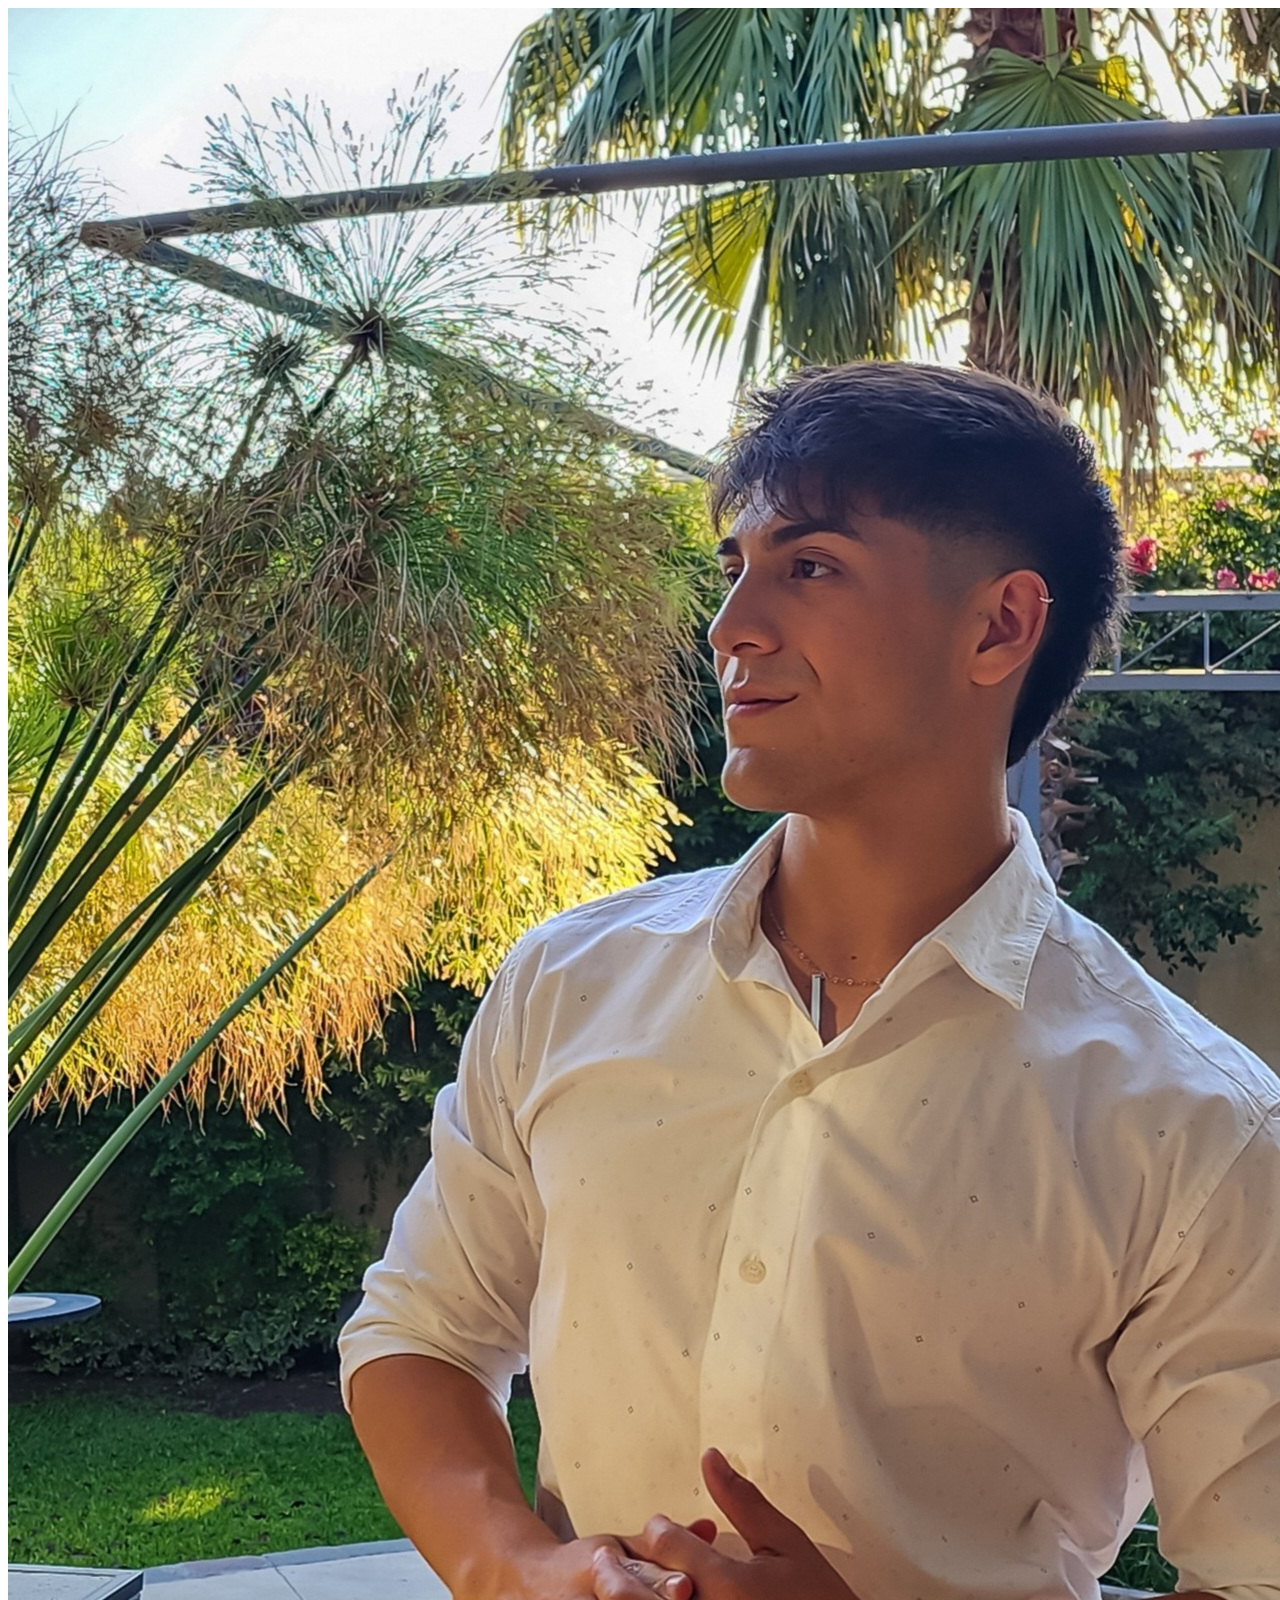
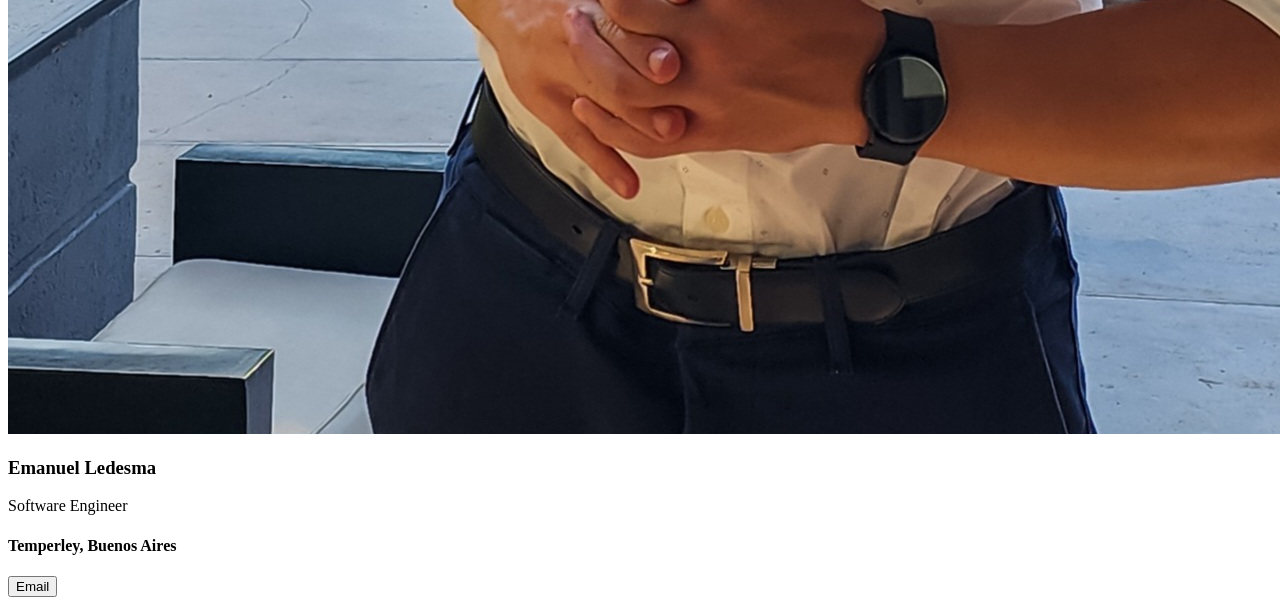
==== digital-bussines-card/index.html @ 4fdf3208 "Inicio business card" ====
<!doctype html>
<html lang="en">
  <head>
    <meta charset="UTF-8" />
    <meta name="viewport" content="width=device-width, initial-scale=1.0" />
    <title>Digital Bussines Card</title>
    <link rel="stylesheet" href="styles.css" />
  </head>
  <body>
    <div class="container">
      <img src="images/FotoDePerfil.jpg" alt="" />
      <h3>Emanuel Ledesma</h3>
      <p>Software Engineer</p>
      <h4>Temperley, Buenos Aires</h4>
      <button>Email</button>
    </div>
  </body>
</html>
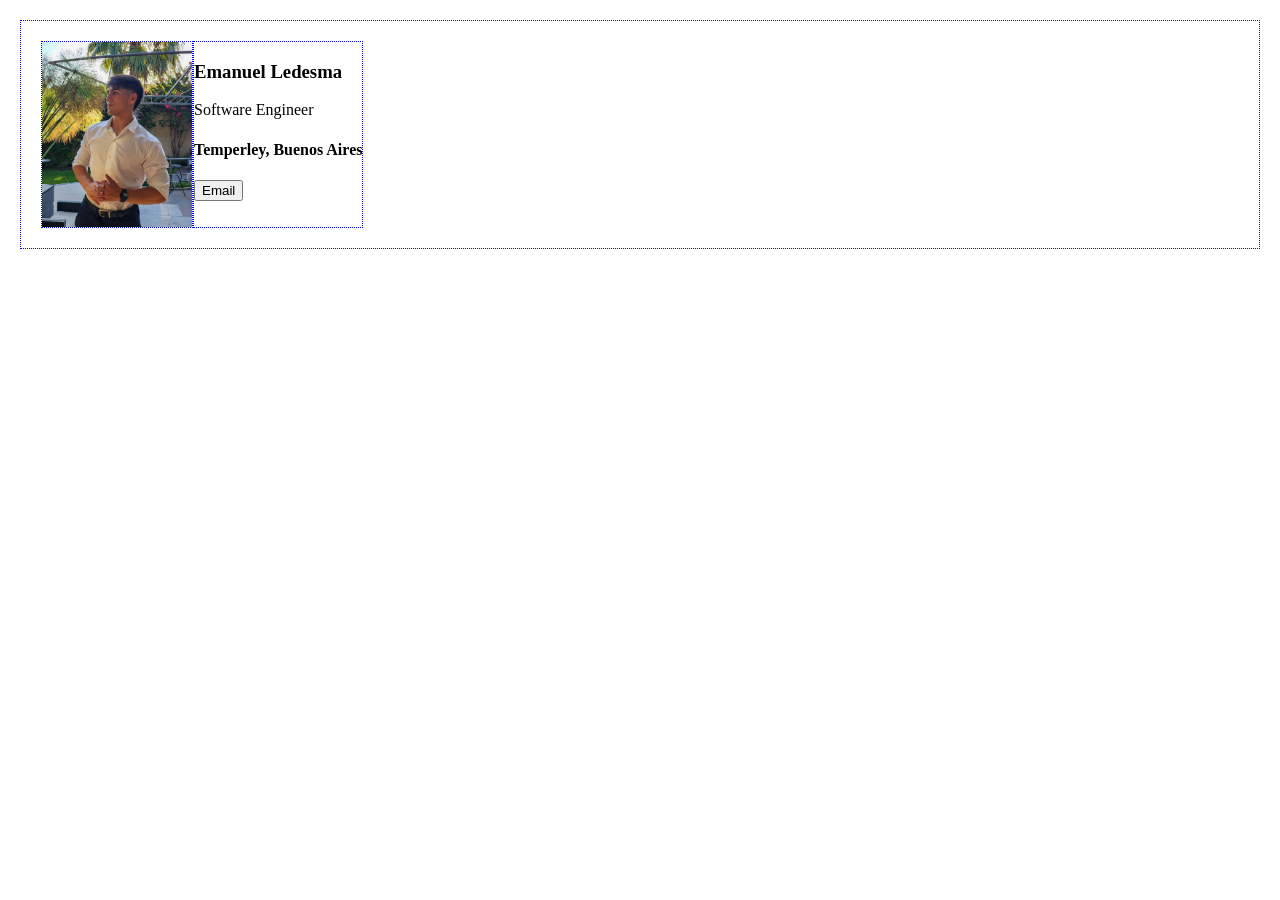
==== commit cd635717: "borde y columnas de la business card" ====
--- a/digital-bussines-card/index.html
+++ b/digital-bussines-card/index.html
@@ -7,12 +7,17 @@
     <link rel="stylesheet" href="styles.css" />
   </head>
   <body>
-    <div class="container">
-      <img src="images/FotoDePerfil.jpg" alt="" />
-      <h3>Emanuel Ledesma</h3>
-      <p>Software Engineer</p>
-      <h4>Temperley, Buenos Aires</h4>
-      <button>Email</button>
+      <div class="card border">
+          <img  
+            src="images/FotoDePerfil.jpg" 
+            alt="Emanuel Ledesma con camisa blanca de vestir en un jardín, mirando hacia un costado" 
+            class="avatar border"/>
+        <div class="border">
+          <h3>Emanuel Ledesma</h3>
+          <p>Software Engineer</p>
+          <h4>Temperley, Buenos Aires</h4>
+          <button>Email</button>
+        </div>
     </div>
   </body>
 </html>
--- a/digital-bussines-card/styles.css
+++ b/digital-bussines-card/styles.css
@@ -0,0 +1,16 @@
+body{
+    margin: 20px; 
+}
+
+.avatar {
+    width: 150px;
+}
+
+.card { 
+    padding: 20px;
+    display: flex;
+}
+
+.border{
+    border: 1px dotted blue;
+}
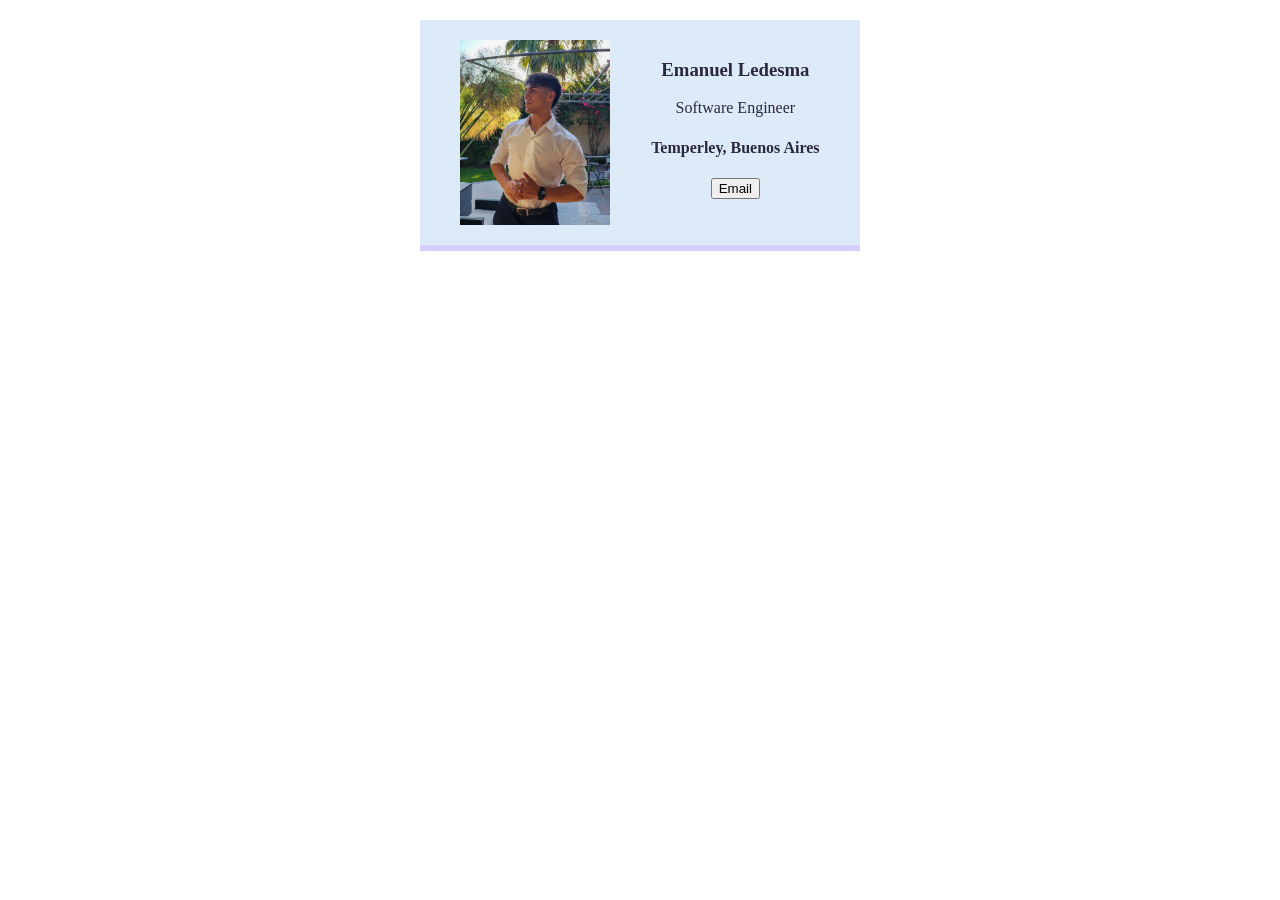
==== commit 9ba05c1e: "Centrado y coloreado de la tarjeta de negocios" ====
--- a/digital-bussines-card/index.html
+++ b/digital-bussines-card/index.html
@@ -7,12 +7,12 @@
     <link rel="stylesheet" href="styles.css" />
   </head>
   <body>
-      <div class="card border">
+      <div class="card ">
           <img  
             src="images/FotoDePerfil.jpg" 
             alt="Emanuel Ledesma con camisa blanca de vestir en un jardín, mirando hacia un costado" 
-            class="avatar border"/>
-        <div class="border">
+            class="avatar"/>
+        <div class="">
           <h3>Emanuel Ledesma</h3>
           <p>Software Engineer</p>
           <h4>Temperley, Buenos Aires</h4>
--- a/digital-bussines-card/styles.css
+++ b/digital-bussines-card/styles.css
@@ -7,10 +7,13 @@
 }
 
 .card { 
+    margin: auto;
+    width: 400px;
     padding: 20px;
     display: flex;
+    justify-content: space-around;
+    text-align: center;
+    color: #2b2839;
+    background: #ddebf8;
+    border-bottom: 6px solid #d8cefe;
 }
-
-.border{
-    border: 1px dotted blue;
-}
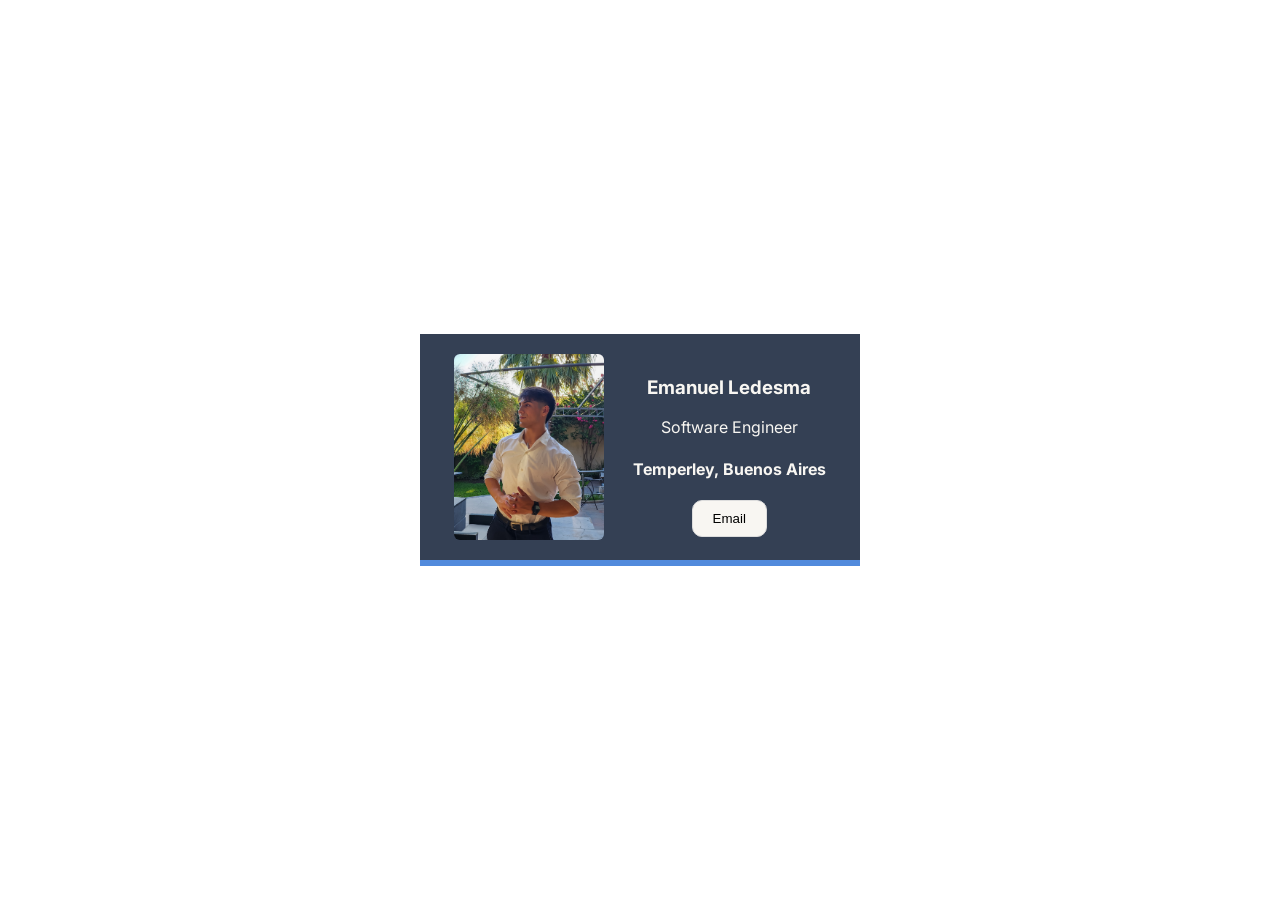
==== commit 7b78882c: "Cambio de tipografia inter, sans-serif" ====
--- a/digital-bussines-card/index.html
+++ b/digital-bussines-card/index.html
@@ -5,6 +5,9 @@
     <meta name="viewport" content="width=device-width, initial-scale=1.0" />
     <title>Digital Bussines Card</title>
     <link rel="stylesheet" href="styles.css" />
+    <link rel="preconnect" href="https://fonts.googleapis.com">
+    <link rel="preconnect" href="https://fonts.gstatic.com" crossorigin>
+    <link href="https://fonts.googleapis.com/css2?family=Inter:ital,opsz,wght@0,14..32,100..900;1,14..32,100..900&display=swap" rel="stylesheet">
   </head>
   <body>
       <div class="card ">
--- a/digital-bussines-card/styles.css
+++ b/digital-bussines-card/styles.css
@@ -1,19 +1,42 @@
-body{
-    margin: 20px; 
+body {
+    display: flex;
+    justify-content: center; /* Centra horizontalmente */
+    align-items: center;     /* Centra verticalmente */
+    min-height: 100vh;       /* Asegura que el body ocupe toda la pantalla */
+    margin: 0;
+    font-family: 'Inter', sans-serif;
+}
+button{
+    background: white;
+    padding: 10px 20px;
+    border: 1px solid #ddd;
+    border-radius: 10px;
+    background: #F8F6F2;
+    transition: all 0.3s ease;
+}
+
+button:hover{
+    background-color: #007bff; /* Un azul que combine */
+    color: white;              /* Cambia el texto a blanco */
+    border-color: #007bff;
+    transform: translateY(-2px); /* Un pequeño salto hacia arriba */
+    box-shadow: 0 4px 10px rgba(0, 123, 255, 0.3); /* Sombra suave */
 }
 
 .avatar {
     width: 150px;
+    border-radius: 6px;
 }
 
 .card { 
-    margin: auto;
+    margin: 0 auto;
     width: 400px;
     padding: 20px;
     display: flex;
     justify-content: space-around;
     text-align: center;
-    color: #2b2839;
-    background: #ddebf8;
-    border-bottom: 6px solid #d8cefe;
+    align-items: center;
+    color: #F8F6F2;
+    background: #344054;
+    border-bottom: 6px solid #518ADC;    
 }
